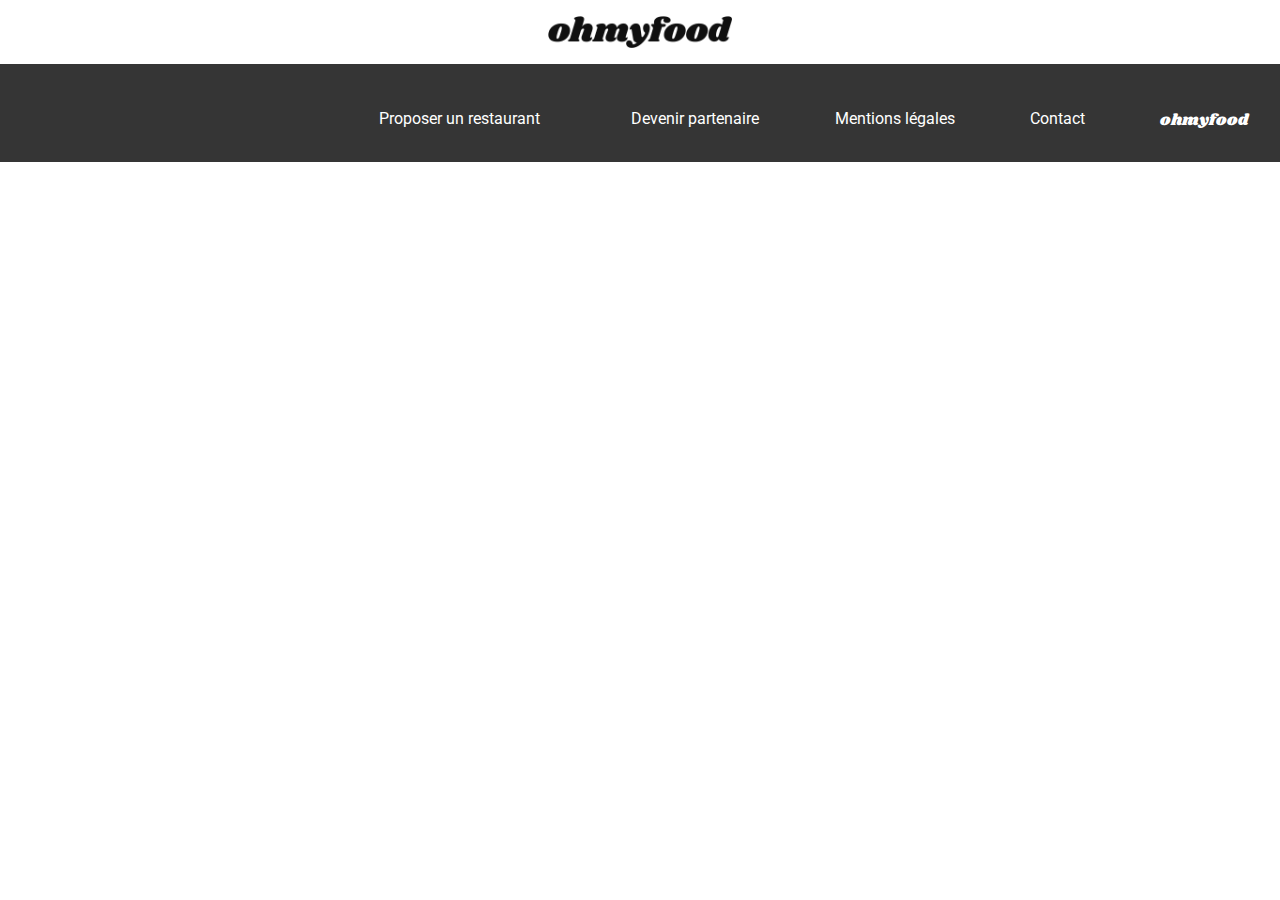
==== restaurants/a-la-francaise.html @ 6ba9baf8 "feat: integration of header and footer on all restaurant pages" ====
<!DOCTYPE html>
<html lang="fr">
  <head>
    <meta charset="UTF-8" />
    <meta name="viewport" content="width=device-width" />
    <link
      rel="shortcut icon"
      href="../assets/images/logo/ohmyfood@2x.svg"
      type="image/svg+xml"
    />
    <link rel="preconnect" href="https://fonts.googleapis.com" />
    <link rel="preconnect" href="https://fonts.gstatic.com" crossorigin />
    <link
      href="https://fonts.googleapis.com/css2?family=Roboto:ital,wght@0,100;0,300;0,400;0,500;0,700;0,900;1,100;1,300;1,400;1,500;1,700;1,900&family=Shrikhand&display=swap"
      rel="stylesheet"
    />
    <link
      rel="stylesheet"
      href="https://cdnjs.cloudflare.com/ajax/libs/font-awesome/6.2.1/css/all.min.css"
      integrity="sha512-MV7K8+y+gLIBoVD59lQIYicR65iaqukzvf/nwasF0nqhPay5w/9lJmVM2hMDcnK1OnMGCdVK+iQrJ7lzPJQd1w=="
      crossorigin="anonymous"
      referrerpolicy="no-referrer"
    />
    <link rel="stylesheet" type="text/css" href="../assets/style.css" />
    <title>ohmyfood - À la française</title>
  </head>
  <body>
    <header class="header">
      <a href="../index.html" class="header__arrow">
        <i class="fa-solid fa-arrow-left"></i>
      </a>
      <img
        class="header__logo"
        src="../assets/images/logo/ohmyfood.png"
        alt="Logo ohmyfood"
      />
    </header>
    <main></main>
    <footer class="footer">
      <a class="footer__logo" href="index.html">ohmyfood</a>
      <ul class="footer__list">
        <li>
          <a href="#"
            ><i class="fa-solid fa-utensils footer__icon"></i>Proposer un
            restaurant</a
          >
        </li>
        <li>
          <a href="#"
            ><i class="fa-solid fa-handshake-angle footer__icon"></i>Devenir
            partenaire</a
          >
        </li>
        <li><a href="#">Mentions légales</a></li>
        <li><a href="mailto:">Contact</a></li>
      </ul>
    </footer>
  </body>
</html>
---- assets/style.css ----
/********** Variables **********/
/********** Mixins **********/
/********** General **********/
* {
  font-family: "Roboto", sans-serif;
  box-sizing: border-box;
  margin: 0;
}

/********** Loader **********/
.loader {
  position: fixed;
  z-index: 1;
  background: #EAEAEA;
  display: flex;
  flex-direction: row;
  justify-content: center;
  align-items: center;
  height: 100vh;
  width: 100vw;
  transition: opacity 2s ease-in-out;
  opacity: 1;
  visibility: visible;
}
.loader:not(:target) {
  animation: fadeOut 1s forwards 1s;
}
.loader__round {
  width: 25px;
  height: 25px;
  border-radius: 50%;
  background: linear-gradient(180deg, #ff79da, #9356dc);
  margin: 0 15px;
  animation: loader 0.3s alternate infinite;
}
.loader .r2 {
  animation-delay: 0.1s;
}
.loader .r3 {
  animation-delay: 0.2s;
}
@keyframes loader {
  100% {
    transform: translateY(-30px);
  }
}
@keyframes fadeOut {
  to {
    opacity: 0;
    visibility: hidden;
  }
}

/********** Header **********/
.header {
  display: flex;
  flex-direction: column;
  justify-content: center;
  align-items: center;
}
.header__logo {
  margin: 1rem 0;
  height: 2rem;
}
.header__location {
  background-color: #EAEAEA;
  width: 100%;
  padding: 1rem 0;
  display: flex;
  flex-direction: row;
  justify-content: center;
  align-items: center;
  box-shadow: 0px 4px 10px 0px rgba(0, 0, 0, 0.25);
}
.header__location__icon {
  margin-right: 0.9rem;
}
.header__location #search-location {
  border: none;
  background-color: transparent;
  font-size: 1rem;
  width: 130px;
}
.header__location #search-location::placeholder {
  background-color: transparent;
}
.header__location #search-location:focus {
  outline: none;
}
.header__arrow {
  cursor: pointer;
  position: absolute;
  left: 25px;
  font-size: 1.5rem;
  color: black;
}

/********** Main **********/
/**** Section - Hero ****/
.hero {
  text-align: center;
  padding: 2rem 1rem;
  display: flex;
  flex-direction: column;
  justify-content: center;
  align-items: center;
  background-color: #F6F6F6;
}
.hero__title {
  font-size: 1.5rem;
  margin: 1rem;
}
.hero__description {
  font-size: 1.125rem;
  margin: 1rem 0;
}
.hero__link {
  margin: 1rem;
}
.hero__link__button {
  background: linear-gradient(180deg, #ff79da, #9356dc);
  color: white;
  border: none;
  border-radius: 50px;
  padding: 1rem 2rem;
  cursor: pointer;
  box-shadow: 0px 4px 10px 0px rgba(0, 0, 0, 0.25);
}
.hero__link__button:hover {
  transition: 0.3s;
  background: linear-gradient(180deg, #ff93e1, #a16be0);
  box-shadow: 0px 4px 10px 0px rgba(0, 0, 0, 0.5);
}
.hero__link__button:active {
  transition: 0.1s;
  background: linear-gradient(180deg, #ff93e1, #a16be0);
  box-shadow: 0px 4px 10px 0px rgba(0, 0, 0, 0.5);
}

/**** Section - Operation ****/
.operation {
  display: flex;
  flex-direction: column;
  justify-content: initial;
  align-items: initial;
  margin: 2rem 1rem;
}
@media (min-width: 768px) {
  .operation {
    margin: 2rem;
  }
}
@media (min-width: 1024px) {
  .operation {
    max-width: 1053px;
    margin: 2rem auto;
    width: 90%;
  }
}
.operation__title {
  margin: 1rem 0;
}
.operation__filtres {
  display: flex;
  flex-direction: column;
  justify-content: initial;
  align-items: initial;
  padding: 10px;
}
@media (min-width: 1024px) {
  .operation__filtres {
    display: flex;
    flex-direction: row;
    justify-content: flex-start;
    align-items: center;
    padding: 0;
  }
}
.operation__filtre {
  width: 100%;
  background-color: #F6F6F6;
  margin: 1rem 0;
  padding: 2rem;
  gap: 20px;
  border-radius: 20px;
  list-style: none;
  font-weight: 500;
  cursor: pointer;
  display: flex;
  flex-direction: row;
  justify-content: flex-start;
  align-items: center;
  box-shadow: 0px 4px 15px 0px rgba(0, 0, 0, 0.15);
}
@media (min-width: 1024px) {
  .operation__filtre {
    margin: 1rem;
  }
}
.operation__filtre:hover {
  transition: 0.3s;
  background-color: #f9f9f9;
  box-shadow: 0px 4px 15px 0px rgba(0, 0, 0, 0.25);
}
.operation__filtre:hover .operation__icon {
  color: #9356dc;
}
.operation__number {
  background-color: #9356dc;
  color: white;
  border: none;
  border-radius: 50px;
  padding: 4px 8px;
  font-size: 0.8rem;
  position: absolute;
  left: 16px;
}
@media (min-width: 768px) {
  .operation__number {
    left: initial;
    transform: translateX(-185%);
  }
}
.operation__icon {
  color: #7E7E7E;
}

/**** Section - Restaurants ****/
.restaurants {
  display: flex;
  flex-direction: column;
  justify-content: initial;
  align-items: initial;
  padding: 2rem 1rem;
  background-color: #F6F6F6;
}
@media (min-width: 768px) {
  .restaurants {
    display: flex;
    flex-direction: column;
    justify-content: center;
    align-items: initial;
    padding: 2rem;
  }
}
@media (min-width: 1024px) {
  .restaurants {
    align-items: center;
  }
}
.restaurants__title {
  margin: 1rem 0;
  max-width: 1053px;
}
@media (min-width: 1024px) {
  .restaurants__title {
    width: 90%;
  }
}
.restaurants__cards {
  display: grid;
  grid-template-columns: 1fr;
  grid-template-rows: 1fr;
}
@media (min-width: 768px) {
  .restaurants__cards {
    max-width: 1053px;
    width: 100%;
  }
}
@media (min-width: 1024px) {
  .restaurants__cards {
    grid-template-columns: repeat(2, 1fr);
    grid-template-rows: 1fr;
    max-width: 1053px;
    width: 90%;
    gap: 40px 70px;
  }
}
.restaurants__cards__link {
  text-decoration: none;
  color: black;
  margin-bottom: 1rem;
}
@media (min-width: 1024px) {
  .restaurants__cards__link {
    margin: 0;
  }
}
.restaurants__cards__link__card {
  border-radius: 20px;
}
.restaurants__cards__link__card__image {
  width: 100%;
  display: flex;
  flex-direction: row-reverse;
  justify-content: initial;
  align-items: initial;
}
.restaurants__cards__link__card__image__img {
  border-top-left-radius: 20px;
  border-top-right-radius: 20px;
  height: 230px;
  width: 100%;
  object-fit: cover;
}
.restaurants__cards__link__card__image__badge {
  background-color: #99E2D0;
  color: #008766;
  font-size: 0.875rem;
  padding: 6px 12px;
  margin: 12px;
  border-radius: 2px;
  position: absolute;
  box-shadow: 0px 4px 4px 0px rgba(0, 0, 0, 0.15);
}
.restaurants__cards__link__card__description {
  display: grid;
  grid-template-columns: 1fr auto;
  grid-template-rows: auto auto;
  align-items: center;
  padding: 1rem;
  background-color: white;
  border-bottom-left-radius: 20px;
  border-bottom-right-radius: 20px;
}
.restaurants__cards__link__card__description__name {
  font-size: 1.125rem;
  grid-column: 1;
  grid-row: 1;
  align-self: center;
}
.restaurants__cards__link__card__description__location {
  font-size: 1.063rem;
  grid-column: 1;
  grid-row: 2;
  align-self: center;
}
.restaurants__cards__link__card__description__btn {
  grid-column: 2;
  grid-row: 1/span 2;
  justify-self: end;
  border: none;
  background-color: transparent;
  font-size: 22px;
}
.restaurants__cards__link__card__description__btn:hover {
  transition: 0.5s;
  background: linear-gradient(180deg, #ff79da, #9356dc);
}

/********** Footer **********/
.footer {
  background-color: #353535;
  padding: 1rem;
  display: flex;
  flex-direction: column;
  justify-content: initial;
  align-items: flex-start;
}
@media (min-width: 768px) {
  .footer {
    display: flex;
    flex-direction: column;
    justify-content: space-between;
    align-items: center;
  }
}
@media (min-width: 1024px) {
  .footer {
    display: flex;
    flex-direction: row-reverse;
    justify-content: initial;
    align-items: center;
    padding: 2rem 2rem 1.3rem 18rem;
  }
}
.footer__logo {
  font-family: "Shrikhand", cursive;
  color: white;
  text-decoration: none;
  margin: 0.8rem 0;
  height: 1.25rem;
}
.footer__list {
  list-style: none;
  margin: 0;
  padding: 0;
  display: flex;
  flex-direction: column;
  justify-content: center;
  align-items: flex-start;
}
@media (min-width: 768px) {
  .footer__list {
    display: flex;
    flex-direction: row;
    justify-content: space-evenly;
    align-items: center;
    width: 100%;
  }
}
.footer__list li {
  margin: 0.5rem 0;
}
.footer__list li a {
  color: white;
  text-decoration: none;
}
.footer__list li a .footer__icon {
  width: 0.75rem;
  margin-right: 1rem;
}

/*# sourceMappingURL=style.css.map */
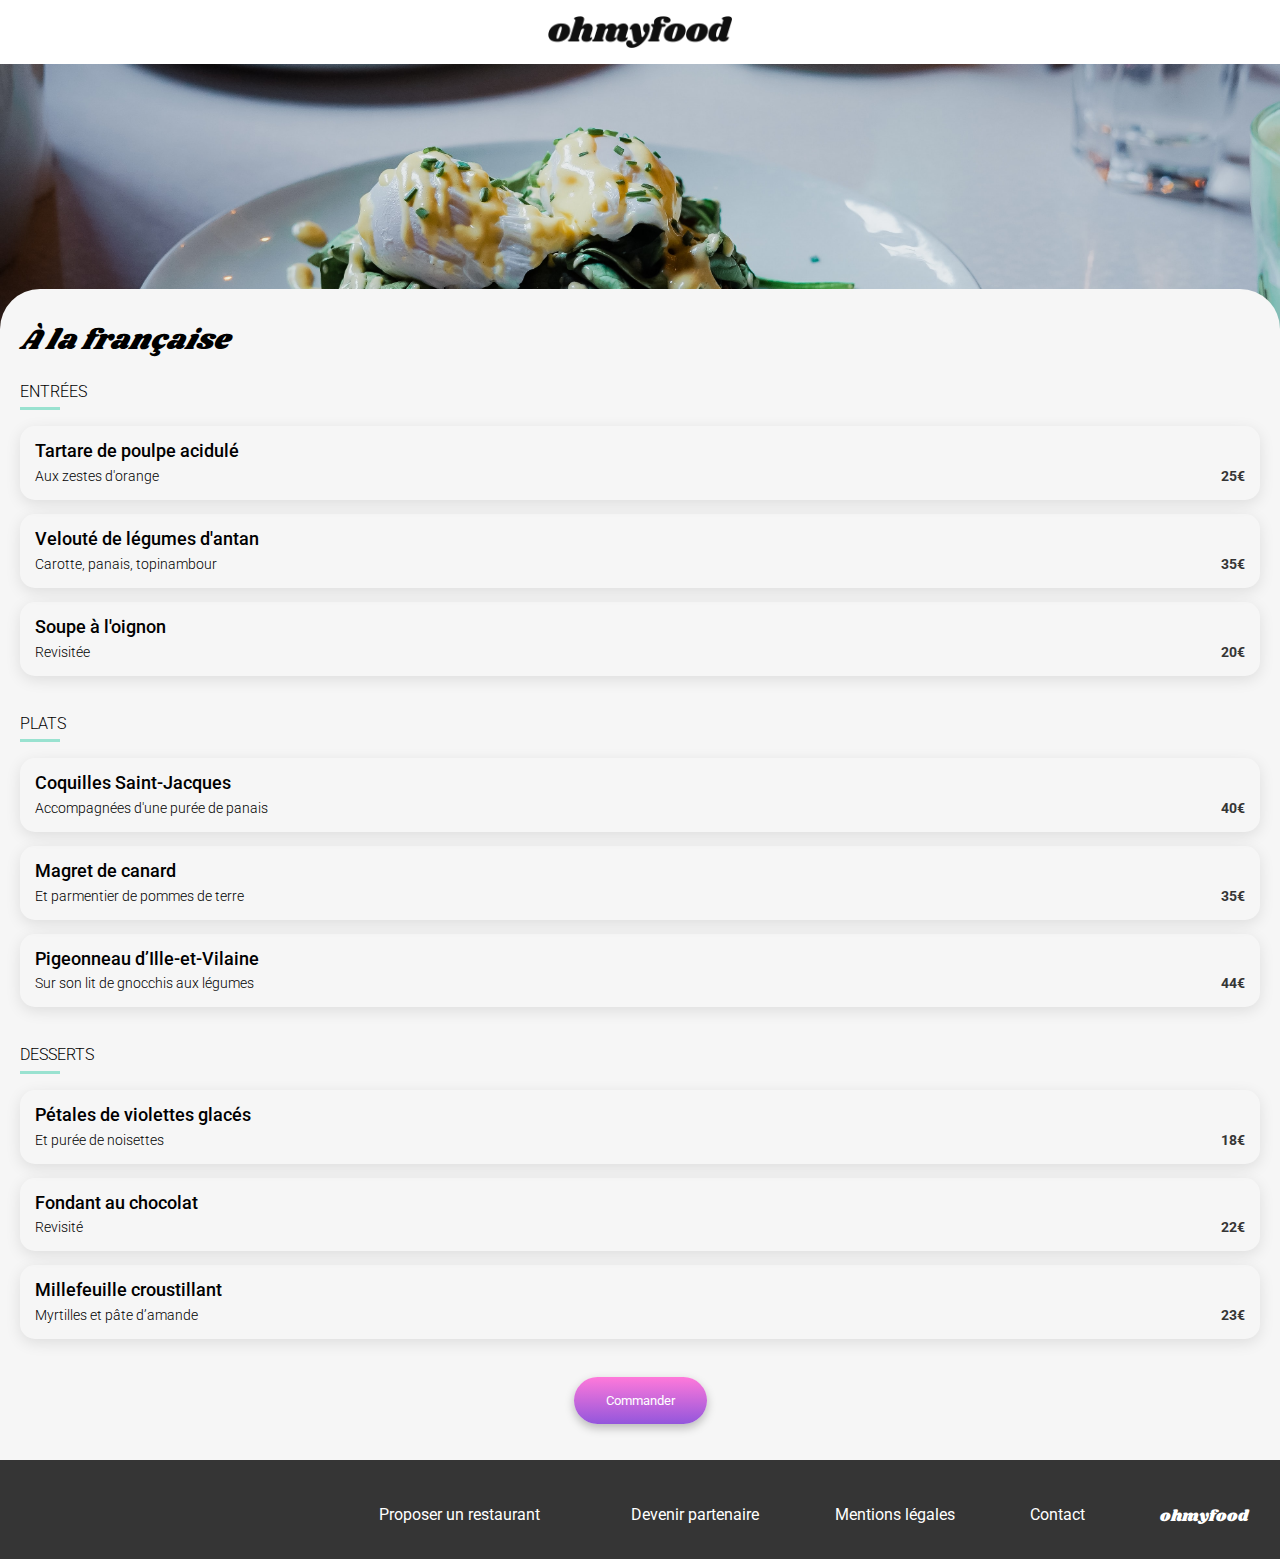
==== commit a384cafe: "feat: integration of all other restaurant pages" ====
--- a/restaurants/a-la-francaise.html
+++ b/restaurants/a-la-francaise.html
@@ -35,7 +35,166 @@
         alt="Logo ohmyfood"
       />
     </header>
-    <main></main>
+    <main>
+      <section class="banner">
+        <img
+          class="banner__image"
+          src="../assets/images/restaurants/toa-heftiba-DQKerTsQwi0-unsplash.jpg"
+          alt="La palette du goût"
+        />
+      </section>
+      <section class="menu">
+        <div class="menu__container">
+          <div class="menu__container__header">
+            <h2 class="menu__container__header__title">À la française</h2>
+            <div class="menu__container__header__heart">
+              <i class="fa-regular fa-heart btn__icon"></i>
+              <i class="fa-regular fa-heart btn__icon"></i>
+            </div>
+          </div>
+          <div class="menu__container__lists">
+            <div class="menu__container__lists__item">
+              <h3>Entrées</h3>
+              <ul>
+                <li class="list">
+                  <div class="list__content">
+                    <h4 class="list__content__title">
+                      Tartare de poulpe acidulé
+                    </h4>
+                    <span class="list__content__subtitle"
+                      >Aux zestes d'orange</span
+                    >
+                  </div>
+                  <span class="list__price">25€</span>
+                  <div class="list__order">
+                    <i class="fas fa-check-circle list__order__icon"></i>
+                  </div>
+                </li>
+                <li class="list">
+                  <div class="list__content">
+                    <h4 class="list__content__title">
+                      Velouté de légumes d'antan
+                    </h4>
+                    <span class="list__content__subtitle"
+                      >Carotte, panais, topinambour</span
+                    >
+                  </div>
+                  <span class="list__price">35€</span>
+                  <div class="list__order">
+                    <i class="fas fa-check-circle list__order__icon"></i>
+                  </div>
+                </li>
+                <li class="list">
+                  <div class="list__content">
+                    <h4 class="list__content__title">Soupe à l'oignon</h4>
+                    <span class="list__content__subtitle">Revisitée</span>
+                  </div>
+                  <span class="list__price">20€</span>
+                  <div class="list__order">
+                    <i class="fas fa-check-circle list__order__icon"></i>
+                  </div>
+                </li>
+              </ul>
+            </div>
+            <div class="menu__container__lists__item">
+              <h3>Plats</h3>
+              <ul>
+                <li class="list">
+                  <div class="list__content">
+                    <h4 class="list__content__title">
+                      Coquilles Saint-Jacques
+                    </h4>
+                    <span class="list__content__subtitle"
+                      >Accompagnées d'une purée de panais</span
+                    >
+                  </div>
+                  <span class="list__price">40€</span>
+                  <div class="list__order">
+                    <i class="fas fa-check-circle list__order__icon"></i>
+                  </div>
+                </li>
+                <li class="list">
+                  <div class="list__content">
+                    <h4 class="list__content__title">Magret de canard</h4>
+                    <span class="list__content__subtitle"
+                      >Et parmentier de pommes de terre</span
+                    >
+                  </div>
+                  <span class="list__price">35€</span>
+                  <div class="list__order">
+                    <i class="fas fa-check-circle list__order__icon"></i>
+                  </div>
+                </li>
+                <li class="list">
+                  <div class="list__content">
+                    <h4 class="list__content__title">
+                      Pigeonneau d’Ille-et-Vilaine
+                    </h4>
+                    <span class="list__content__subtitle"
+                      >Sur son lit de gnocchis aux légumes</span
+                    >
+                  </div>
+                  <span class="list__price">44€</span>
+                  <div class="list__order">
+                    <i class="fas fa-check-circle list__order__icon"></i>
+                  </div>
+                </li>
+              </ul>
+            </div>
+            <div class="menu__container__lists__item">
+              <h3>Desserts</h3>
+              <ul>
+                <li class="list">
+                  <div class="list__content">
+                    <h4 class="list__content__title">
+                      Pétales de violettes glacés
+                    </h4>
+                    <span class="list__content__subtitle"
+                      >Et purée de noisettes</span
+                    >
+                  </div>
+                  <span class="list__price">18€</span>
+                  <div class="list__order">
+                    <i class="fas fa-check-circle list__order__icon"></i>
+                  </div>
+                </li>
+                <li class="list">
+                  <div class="list__content">
+                    <h4 class="list__content__title">Fondant au chocolat</h4>
+                    <span class="list__content__subtitle">Revisité</span>
+                  </div>
+                  <span class="list__price">22€</span>
+                  <div class="list__order">
+                    <i class="fas fa-check-circle list__order__icon"></i>
+                  </div>
+                </li>
+                <li class="list">
+                  <div class="list__content">
+                    <h4 class="list__content__title">
+                      Millefeuille croustillant
+                    </h4>
+                    <span class="list__content__subtitle"
+                      >Myrtilles et pâte d’amande</span
+                    >
+                  </div>
+                  <span class="list__price">23€</span>
+                  <div class="list__order">
+                    <i class="fas fa-check-circle list__order__icon"></i>
+                  </div>
+                </li>
+              </ul>
+            </div>
+            <a href="#" class="menu__container__lists__link hero__link">
+              <button
+                class="menu__container__lists__link__btn hero__link__button"
+              >
+                Commander
+              </button>
+            </a>
+          </div>
+        </div>
+      </section>
+    </main>
     <footer class="footer">
       <a class="footer__logo" href="index.html">ohmyfood</a>
       <ul class="footer__list">
--- a/assets/style.css
+++ b/assets/style.css
@@ -1,4 +1,7 @@
 /********** Variables **********/
+/**** Fonts ****/
+/**** Colors ****/
+/**** Breakpoints ****/
 /********** Mixins **********/
 /********** General **********/
 * {
@@ -95,7 +98,7 @@
   color: black;
 }
 
-/********** Main **********/
+/********** Main - Homepage **********/
 /**** Section - Hero ****/
 .hero {
   text-align: center;
@@ -305,7 +308,7 @@
   object-fit: cover;
 }
 .restaurants__cards__link__card__image__badge {
-  background-color: #99E2D0;
+  background-color: #99e2d0;
   color: #008766;
   font-size: 0.875rem;
   padding: 6px 12px;
@@ -349,6 +352,124 @@
   background: linear-gradient(180deg, #ff79da, #9356dc);
 }
 
+/********** Main - Restaurants **********/
+/**** Section - Banner ****/
+.banner {
+  height: 275px;
+}
+.banner__image {
+  width: 100%;
+  height: 100%;
+  object-fit: cover;
+}
+
+/**** Section - Menu ****/
+.menu {
+  background-color: #F6F6F6;
+  padding: 30px 20px 20px;
+  border-radius: 40px 40px 0 0;
+  position: relative;
+  margin-top: -50px;
+}
+.menu__container {
+  margin: 0;
+}
+.menu__container__header {
+  display: flex;
+  flex-direction: row;
+  justify-content: space-between;
+  align-items: center;
+  margin-bottom: 1.3rem;
+}
+.menu__container__header__title {
+  font-family: "Shrikhand", cursive;
+  font-size: 1.8rem;
+  font-style: italic;
+  font-weight: 400;
+}
+.menu__container__header__heart {
+  font-size: 22px;
+}
+.menu__container__lists {
+  display: flex;
+  flex-direction: column;
+  justify-content: initial;
+  align-items: initial;
+}
+.menu__container__lists__item {
+  width: 100%;
+  margin-bottom: 1.5rem;
+}
+.menu__container__lists__item h3 {
+  font-size: 1rem;
+  font-weight: 300;
+  text-transform: uppercase;
+  border-bottom: 3px solid #99e2d0;
+  padding-bottom: 0.4rem;
+  margin-bottom: 1rem;
+  width: 40px;
+}
+.menu__container__lists__item ul {
+  list-style: none;
+  padding: 0;
+}
+.menu__container__lists__item ul .list {
+  display: flex;
+  flex-direction: row;
+  justify-content: space-between;
+  align-items: flex-end;
+  box-shadow: 0px 4px 15px 0px rgba(0, 0, 0, 0.1);
+  padding: 15px;
+  border-radius: 15px;
+  margin-bottom: 14px;
+}
+.menu__container__lists__item ul .list__content {
+  margin: 0;
+}
+.menu__container__lists__item ul .list__content__title {
+  font-size: 1.1rem;
+  font-weight: 500;
+  margin-bottom: 0.3rem;
+}
+.menu__container__lists__item ul .list__content__subtitle {
+  font-size: 0.9rem;
+  font-weight: 300;
+}
+.menu__container__lists__item ul .list__price {
+  font-size: 0.9rem;
+  font-weight: 700;
+  color: #353535;
+}
+.menu__container__lists__item ul .list__price:hover {
+  position: absolute;
+  right: 90px;
+}
+.menu__container__lists__item ul .list__order {
+  background-color: #99e2d0;
+  border-radius: 0 15px 15px 0;
+  padding: 27.5px 20px;
+  position: absolute;
+  right: -60px;
+  display: none;
+}
+.menu__container__lists__item ul .list__order:hover {
+  display: block;
+  transition: 0.3s;
+  right: 20px;
+  transform: translateY(20%);
+}
+.menu__container__lists__item ul .list__order__icon {
+  color: white;
+}
+.menu__container__lists__link {
+  display: flex;
+  flex-direction: row;
+  justify-content: center;
+  align-items: center;
+  text-decoration: none;
+  margin-top: 0;
+}
+
 /********** Footer **********/
 .footer {
   background-color: #353535;
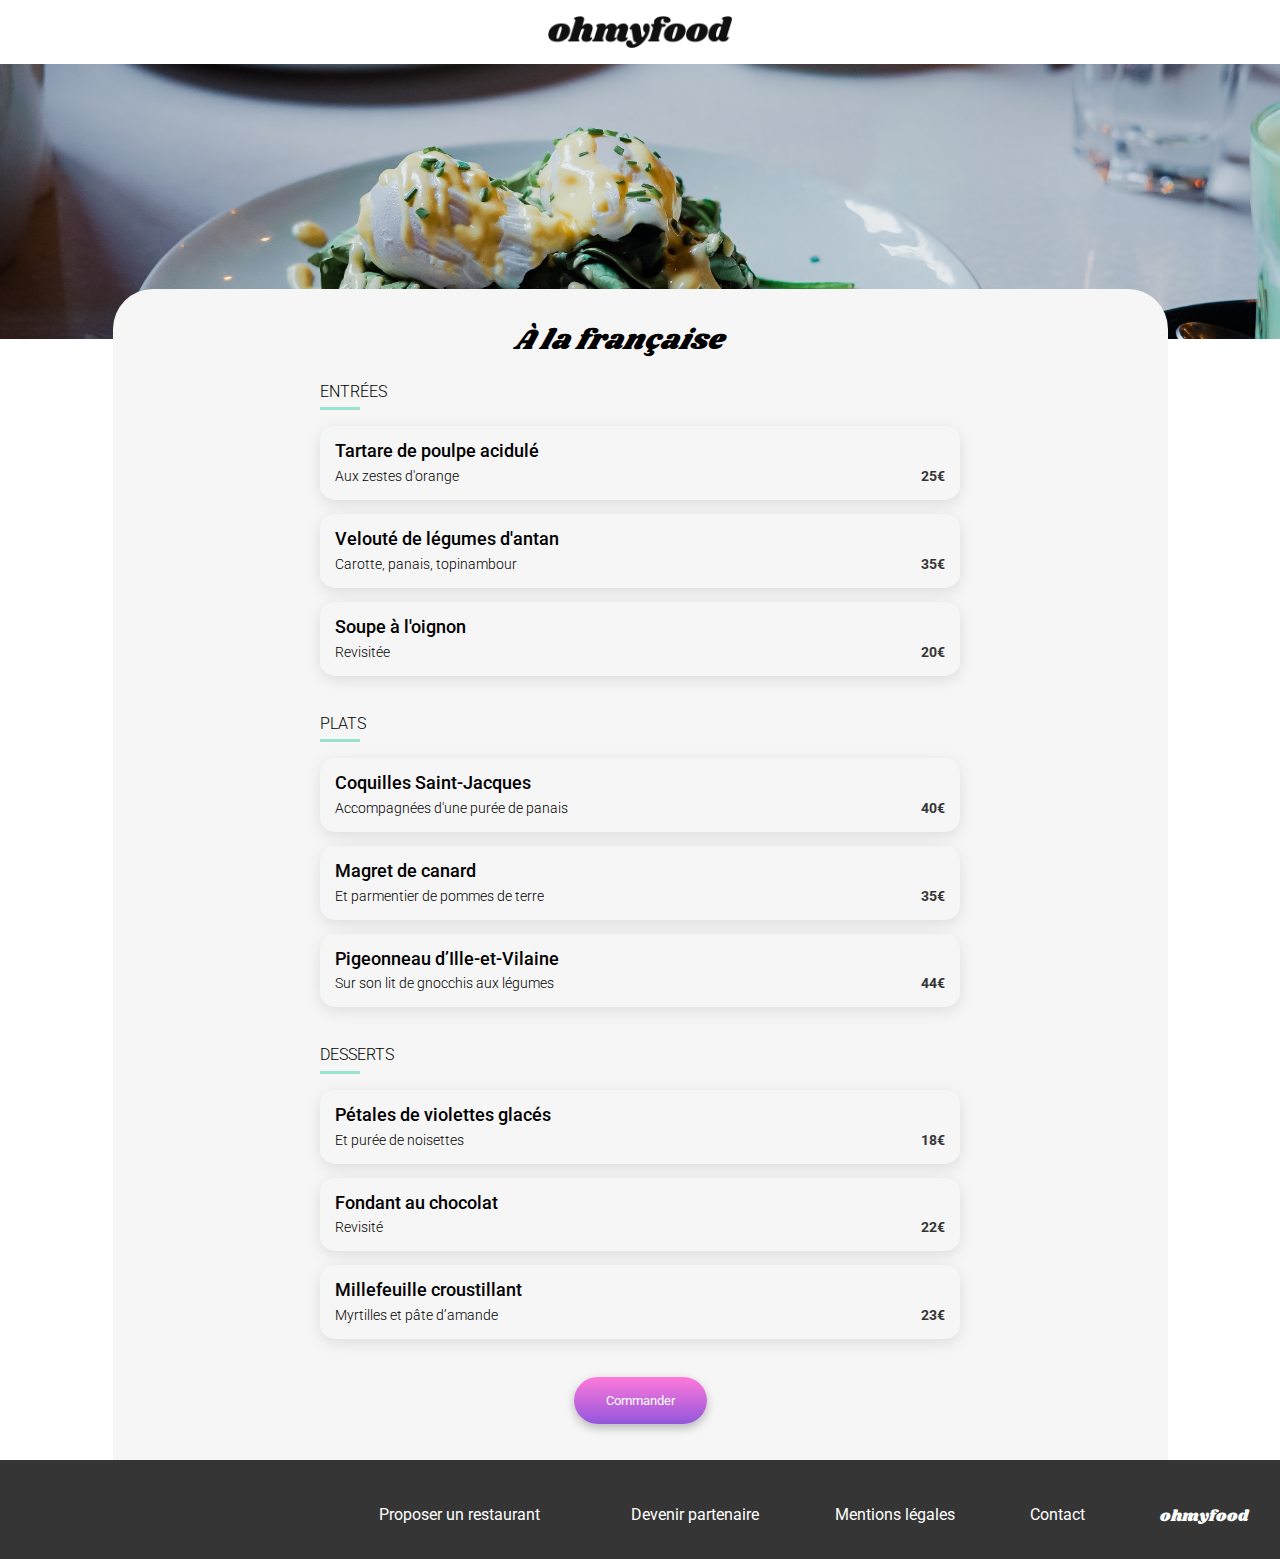
==== commit 20c46f23: "feat: heart animation" ====
--- a/restaurants/a-la-francaise.html
+++ b/restaurants/a-la-francaise.html
@@ -48,8 +48,10 @@
           <div class="menu__container__header">
             <h2 class="menu__container__header__title">À la française</h2>
             <div class="menu__container__header__heart">
-              <i class="fa-regular fa-heart btn__icon"></i>
-              <i class="fa-regular fa-heart btn__icon"></i>
+              <button class="restaurants__cards__link__card__description__btn">
+                <i class="fa-regular fa-heart btn__icon--initial"></i>
+                <i class="fa-solid fa-heart btn__icon--solid"></i>
+              </button>
             </div>
           </div>
           <div class="menu__container__lists">
--- a/assets/style.css
+++ b/assets/style.css
@@ -346,10 +346,26 @@
   border: none;
   background-color: transparent;
   font-size: 22px;
-}
-.restaurants__cards__link__card__description__btn:hover {
-  transition: 0.5s;
-  background: linear-gradient(180deg, #ff79da, #9356dc);
+  position: relative;
+  cursor: pointer;
+}
+.restaurants__cards__link__card__description__btn .btn__icon--initial {
+  color: black;
+  position: absolute;
+  transition: transform 400ms;
+}
+.restaurants__cards__link__card__description__btn .btn__icon--solid {
+  background: linear-gradient(180deg, #9356dc 0%, #ff79da 100%);
+  background-clip: text;
+  color: transparent;
+  transform: scale(0);
+  transition: transform 400ms;
+}
+.restaurants__cards__link__card__description__btn:hover .btn__icon--solid {
+  transform: scale(1);
+}
+.restaurants__cards__link__card__description__btn:hover .btn__icon--initial {
+  transform: scale(0);
 }
 
 /********** Main - Restaurants **********/
@@ -371,15 +387,36 @@
   position: relative;
   margin-top: -50px;
 }
+@media (min-width: 1024px) {
+  .menu {
+    max-width: 1055px;
+    margin: -50px auto 0;
+  }
+}
 .menu__container {
   margin: 0;
 }
+@media (min-width: 1024px) {
+  .menu__container {
+    max-width: 640px;
+    margin: 0 auto;
+  }
+}
 .menu__container__header {
   display: flex;
   flex-direction: row;
   justify-content: space-between;
   align-items: center;
   margin-bottom: 1.3rem;
+}
+@media (min-width: 768px) {
+  .menu__container__header {
+    display: flex;
+    flex-direction: row;
+    justify-content: center;
+    align-items: center;
+    gap: 2rem;
+  }
 }
 .menu__container__header__title {
   font-family: "Shrikhand", cursive;
@@ -425,11 +462,17 @@
 }
 .menu__container__lists__item ul .list__content {
   margin: 0;
+  overflow: hidden;
+  text-overflow: ellipsis;
+  white-space: nowrap;
 }
 .menu__container__lists__item ul .list__content__title {
   font-size: 1.1rem;
   font-weight: 500;
   margin-bottom: 0.3rem;
+  overflow: hidden;
+  text-overflow: ellipsis;
+  white-space: nowrap;
 }
 .menu__container__lists__item ul .list__content__subtitle {
   font-size: 0.9rem;
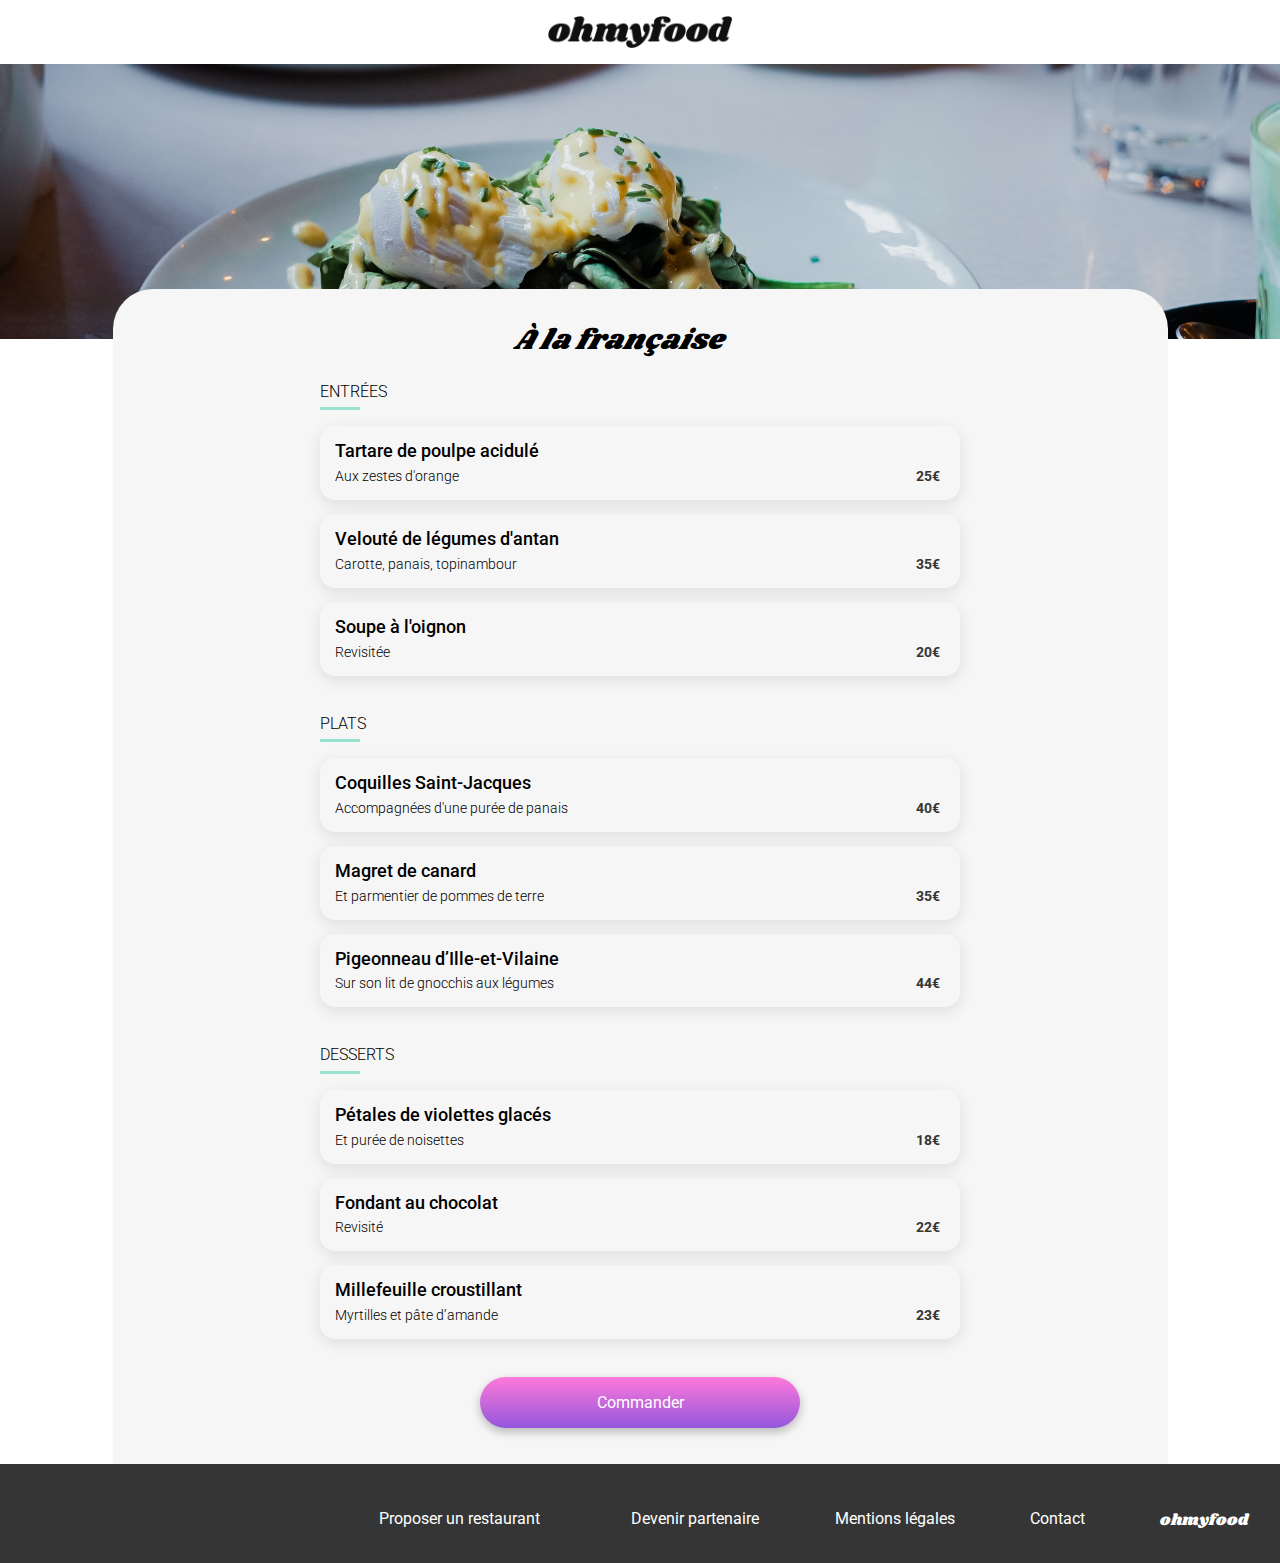
==== commit e1d695b6: "fix: tags management + css button 'commander'" ====
--- a/restaurants/a-la-francaise.html
+++ b/restaurants/a-la-francaise.html
@@ -36,13 +36,13 @@
       />
     </header>
     <main>
-      <section class="banner">
+      <div class="banner">
         <img
           class="banner__image"
           src="../assets/images/restaurants/toa-heftiba-DQKerTsQwi0-unsplash.jpg"
           alt="La palette du goût"
         />
-      </section>
+      </div>
       <section class="menu">
         <div class="menu__container">
           <div class="menu__container__header">
@@ -187,11 +187,9 @@
               </ul>
             </div>
             <a href="#" class="menu__container__lists__link hero__link">
-              <button
-                class="menu__container__lists__link__btn hero__link__button"
-              >
+              <div class="menu__container__lists__link__btn hero__link__button">
                 Commander
-              </button>
+              </div>
             </a>
           </div>
         </div>
--- a/assets/style.css
+++ b/assets/style.css
@@ -119,23 +119,17 @@
 }
 .hero__link {
   margin: 1rem;
-}
-.hero__link__button {
   background: linear-gradient(180deg, #ff79da, #9356dc);
   color: white;
   border: none;
   border-radius: 50px;
   padding: 1rem 2rem;
+  text-decoration: none;
   cursor: pointer;
   box-shadow: 0px 4px 10px 0px rgba(0, 0, 0, 0.25);
 }
-.hero__link__button:hover {
+.hero__link:hover {
   transition: 0.3s;
-  background: linear-gradient(180deg, #ff93e1, #a16be0);
-  box-shadow: 0px 4px 10px 0px rgba(0, 0, 0, 0.5);
-}
-.hero__link__button:active {
-  transition: 0.1s;
   background: linear-gradient(180deg, #ff93e1, #a16be0);
   box-shadow: 0px 4px 10px 0px rgba(0, 0, 0, 0.5);
 }
@@ -431,7 +425,7 @@
   display: flex;
   flex-direction: column;
   justify-content: initial;
-  align-items: initial;
+  align-items: center;
 }
 .menu__container__lists__item {
   width: 100%;
@@ -459,9 +453,11 @@
   padding: 15px;
   border-radius: 15px;
   margin-bottom: 14px;
+  position: relative;
+  overflow: hidden;
 }
 .menu__container__lists__item ul .list__content {
-  margin: 0;
+  margin: 0 30px 0 0;
   overflow: hidden;
   text-overflow: ellipsis;
   white-space: nowrap;
@@ -482,10 +478,10 @@
   font-size: 0.9rem;
   font-weight: 700;
   color: #353535;
-}
-.menu__container__lists__item ul .list__price:hover {
   position: absolute;
-  right: 90px;
+  right: 20px;
+  opacity: 1;
+  transition: right 0.5s ease;
 }
 .menu__container__lists__item ul .list__order {
   background-color: #99e2d0;
@@ -493,17 +489,28 @@
   padding: 27.5px 20px;
   position: absolute;
   right: -60px;
-  display: none;
-}
-.menu__container__lists__item ul .list__order:hover {
-  display: block;
-  transition: 0.3s;
-  right: 20px;
-  transform: translateY(20%);
+  opacity: 0;
+  transition: right 0.5s ease;
 }
 .menu__container__lists__item ul .list__order__icon {
   color: white;
 }
+.menu__container__lists__item ul .list:hover {
+  cursor: pointer;
+}
+.menu__container__lists__item ul .list:hover .list__content {
+  margin-right: 80px;
+}
+.menu__container__lists__item ul .list:hover .list__price {
+  opacity: 1;
+  right: 70px;
+}
+.menu__container__lists__item ul .list:hover .list__order {
+  display: block;
+  opacity: 1;
+  right: 0;
+  transform: translateY(20%);
+}
 .menu__container__lists__link {
   display: flex;
   flex-direction: row;
@@ -511,6 +518,7 @@
   align-items: center;
   text-decoration: none;
   margin-top: 0;
+  width: 50%;
 }
 
 /********** Footer **********/
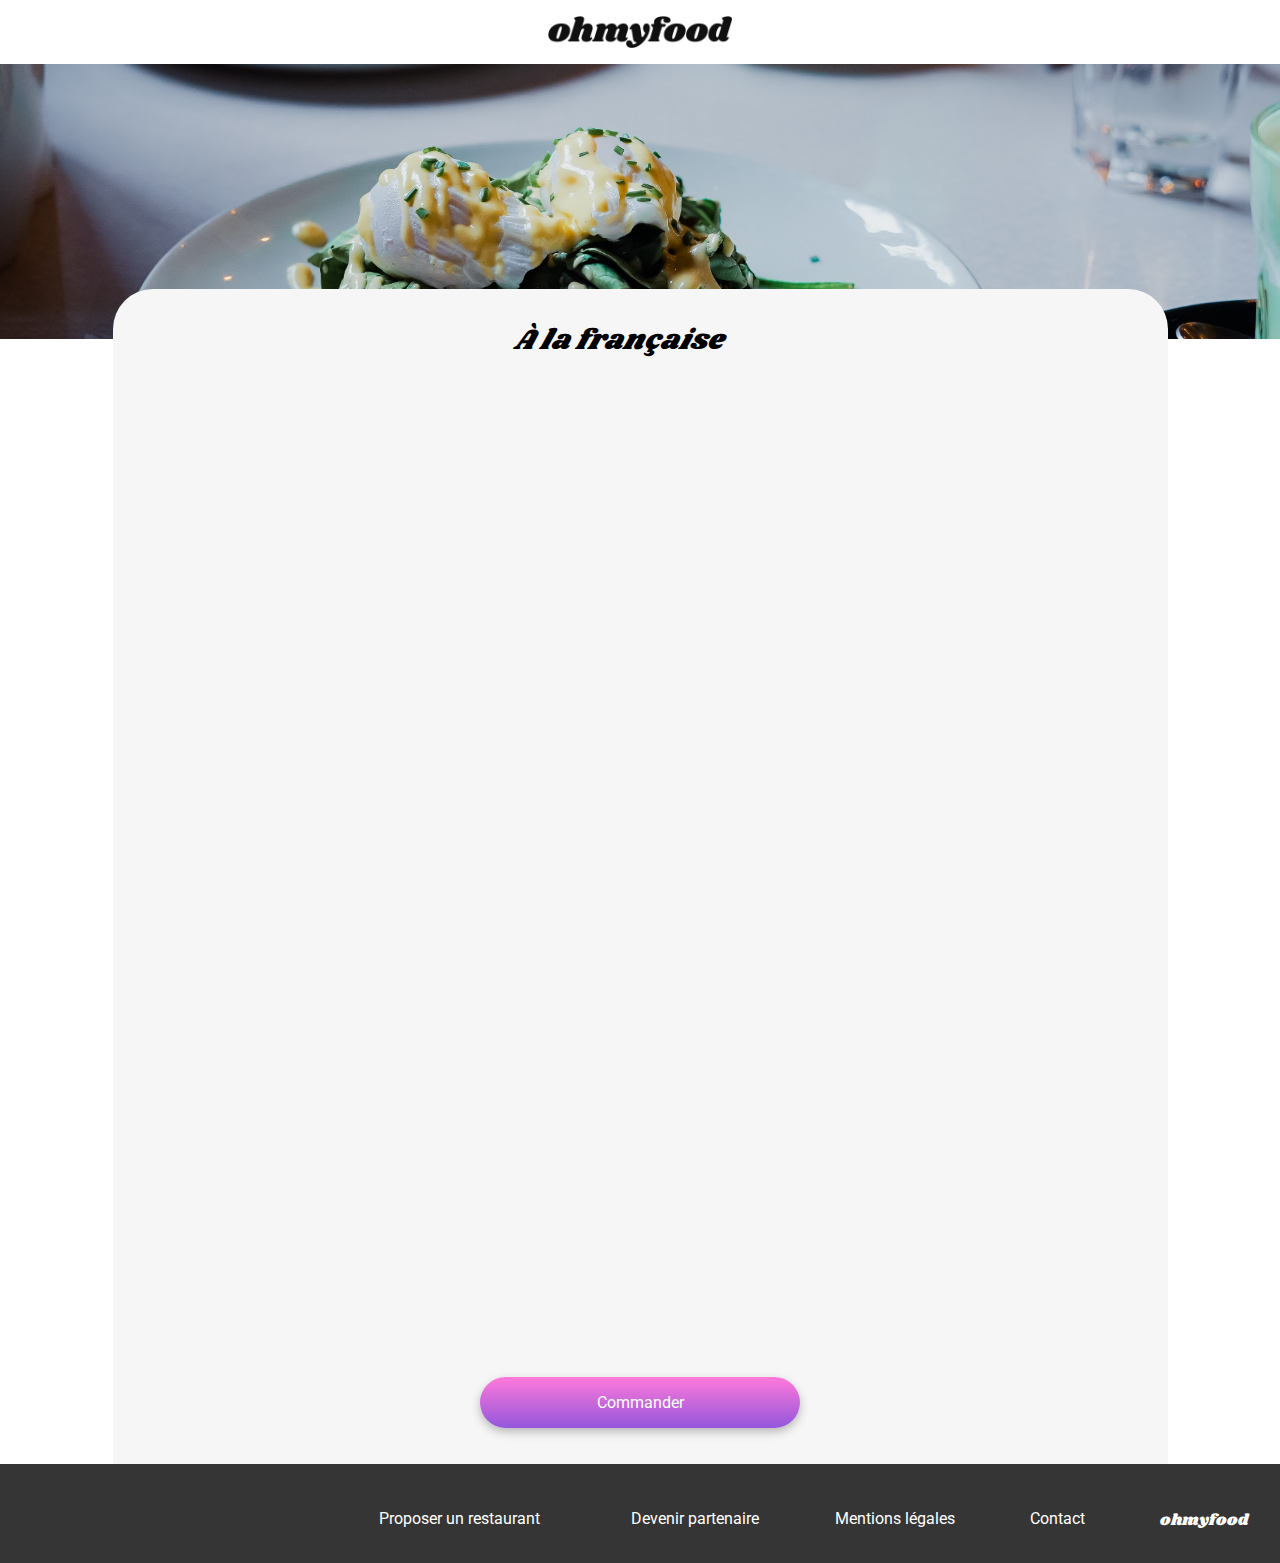
==== commit da3dc6c9: "fix: Adjusting the menu drag animation" ====
--- a/restaurants/a-la-francaise.html
+++ b/restaurants/a-la-francaise.html
@@ -55,7 +55,7 @@
             </div>
           </div>
           <div class="menu__container__lists">
-            <div class="menu__container__lists__item">
+            <div class="menu__container__lists__item anim-item">
               <h3>Entrées</h3>
               <ul>
                 <li class="list">
@@ -98,7 +98,7 @@
                 </li>
               </ul>
             </div>
-            <div class="menu__container__lists__item">
+            <div class="menu__container__lists__item anim-item">
               <h3>Plats</h3>
               <ul>
                 <li class="list">
@@ -143,7 +143,7 @@
                 </li>
               </ul>
             </div>
-            <div class="menu__container__lists__item">
+            <div class="menu__container__lists__item anim-item">
               <h3>Desserts</h3>
               <ul>
                 <li class="list">
--- a/assets/style.css
+++ b/assets/style.css
@@ -48,7 +48,7 @@
   }
 }
 @keyframes fadeOut {
-  to {
+  100% {
     opacity: 0;
     visibility: hidden;
   }
@@ -521,6 +521,30 @@
   width: 50%;
 }
 
+.anim-item {
+  opacity: 0;
+  animation: slideInLeft 1s ease forwards;
+}
+.anim-item:nth-child(1) {
+  animation-delay: 0s;
+}
+.anim-item:nth-child(2) {
+  animation-delay: 0.5s;
+}
+.anim-item:nth-child(3) {
+  animation-delay: 1s;
+}
+
+@keyframes slideInLeft {
+  0% {
+    opacity: 0;
+    transform: translateX(100%);
+  }
+  100% {
+    opacity: 1;
+    transform: translateX(0);
+  }
+}
 /********** Footer **********/
 .footer {
   background-color: #353535;
